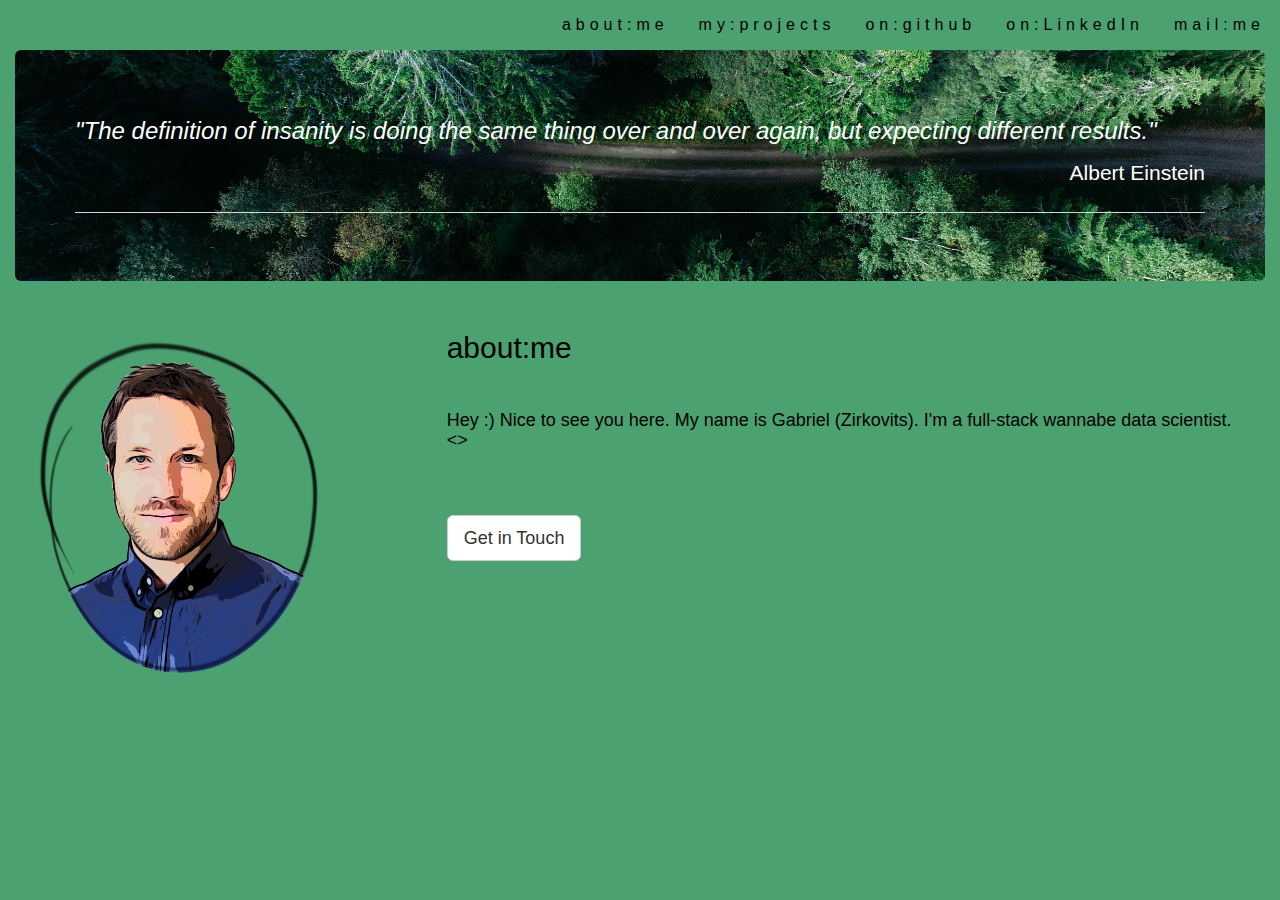
==== index.html @ f645c667 "border color toggle, about section" ====
<!DOCTYPE html>
<html lang="en">

<head>
  <title>DS Website</title>
  <!-- Latest compiled and minified CSS -->
  <link rel="stylesheet" href="https://maxcdn.bootstrapcdn.com/bootstrap/3.4.1/css/bootstrap.min.css">
  <!-- jQuery library -->
  <script src="https://ajax.googleapis.com/ajax/libs/jquery/3.5.1/jquery.min.js"></script>
  <!-- Latest compiled JavaScript -->
  <script src="https://maxcdn.bootstrapcdn.com/bootstrap/3.4.1/js/bootstrap.min.js"></script>
  <meta name="viewport" content="width=device-width, initial-scale=1.0">
  <link rel="stylesheet" type="text/css" href="mainstyle.css" />
</head>

<body class="body" href="top">


  <header>
    <nav class="navbar navbar-default navbar-fixed-top">
      <div class="container-fluid">



        <div class="navbar-header">
        <button type="button" class="navbar-toggle navbar-toggle-right" data-toggle="collapse"
          data-target="#header-menu">
          <span class="icon-bar"></span>
          <span class="icon-bar"></span>
          <span class="icon-bar"></span>
        </button>
      </div>
        <div class="collapse navbar-collapse" id="header-menu">
          <ul class="nav navbar-nav navbar-right">
            <li><a href="#top">about:me</a></li>
            <li><a href="#top">my:projects</a></li>
            <li><a href="https://github.com/GabrielZirk" target="_blank">on:github</a></li>
            <li><a href="https://www.linkedin.com/in/gabrielzirkovits" target="_blank">on:LinkedIn</a></li>
            <li><a href="mailto:gabriel.zirkovits@gmail.com ?subject=" Hey bro, I've a question :)">mail:me</a></li>
          </ul>
        </div>

    </nav>
    </div>

    <div class="container-fluid">
      <div class="jumbotron">
        <h3><em>"The definition of insanity is doing the same thing over and over again, but expecting different
            results."</em></h3>
        <p style="text-align:right">Albert Einstein</p>
        <hr class="my-4">
      </div>
    </div>

  </header>
  <div class="container-fluid">
    <!-- Container (About Section) -->
<div id="about" class="container-fluid">
  <div class="row">
    <div class="col-sm-4">
      <p><img src = "img/comicme2_circle.png" width=300px></p>
    </div>
    <div class="col-sm-8">
      <h2>about:me</h2><br>
      <h4>Hey :) Nice to see you here. My name is Gabriel (Zirkovits). I'm a full-stack wannabe data scientist. <<irony off>> </h4><br>
      
      <br><button class="btn btn-default btn-lg">Get in Touch</button>
    </div>

  </div>
</div>
  </div>

</body>

<footer>

</footer>

</html>
---- mainstyle.css ----
/* myStyle.css */
.body {
    font: 300 15px Lato, sans-serif;
    line-height: 1.8;
    color: #000000;
    background-color: #4ba16f;
    padding-top: 50px;
  }

.navbar {
    border: 0;
    margin-bottom: 0;
    font-size: 16px;
    letter-spacing: 5px;
    margin: 0;
    padding: 0px;
    background-color: #4ba16f;
  }

.navbar a {
    color: rgb(0, 0, 0) !important;
}

.navbar-nav  li a:hover {
    color: #ffffff !important;
  }
  
  .navbar.navbar-default .navbar-collapse {
    border: none;
    box-shadow: none;
  }

.jumbotron{
  background-image: url("img/forrest_background.jpg");
  background-color: rgba(255, 255, 255, 0.521);
  background-size: cover;
  background-position: center;
  background-blend-mode: normal;
  color: white;
}

.navbar-default button.navbar-toggle.collapsed:focus,
.navbar-default button.navbar-toggle.collapsed{ background-color: transparent;
    -webkit-transition:all .4s;
    -moz-transition:all .4s;
    -ms-transition:all .4s;
    -o-transition:all .4s;
    transition:all .4s;
    border-color: white;
}

.navbar-default button.navbar-toggle:focus,
.navbar-default button.navbar-toggle.collapsed:hover{ background-color:white;
    -webkit-transition:all .4s;
    -moz-transition:all .4s;
    -ms-transition:all .4s;
    -o-transition:all .4s;
    transition:all .4s;
    border-color: transparent;
}

.navbar-default .navbar-toggle {
  border-color: white;
  color: #fff !important;
}

.carousel {
  border-radius: 10px 10px 10px 10px;
  overflow: hidden;
  ...
}
.carousel-inner .item{
  height:500px;
  background-size:cover;
  background-position: center center;
  background-color: white;
  border-radius: 5 px;
  }
  .carousel-control.left, .carousel-control.right {
    background-image: none
}
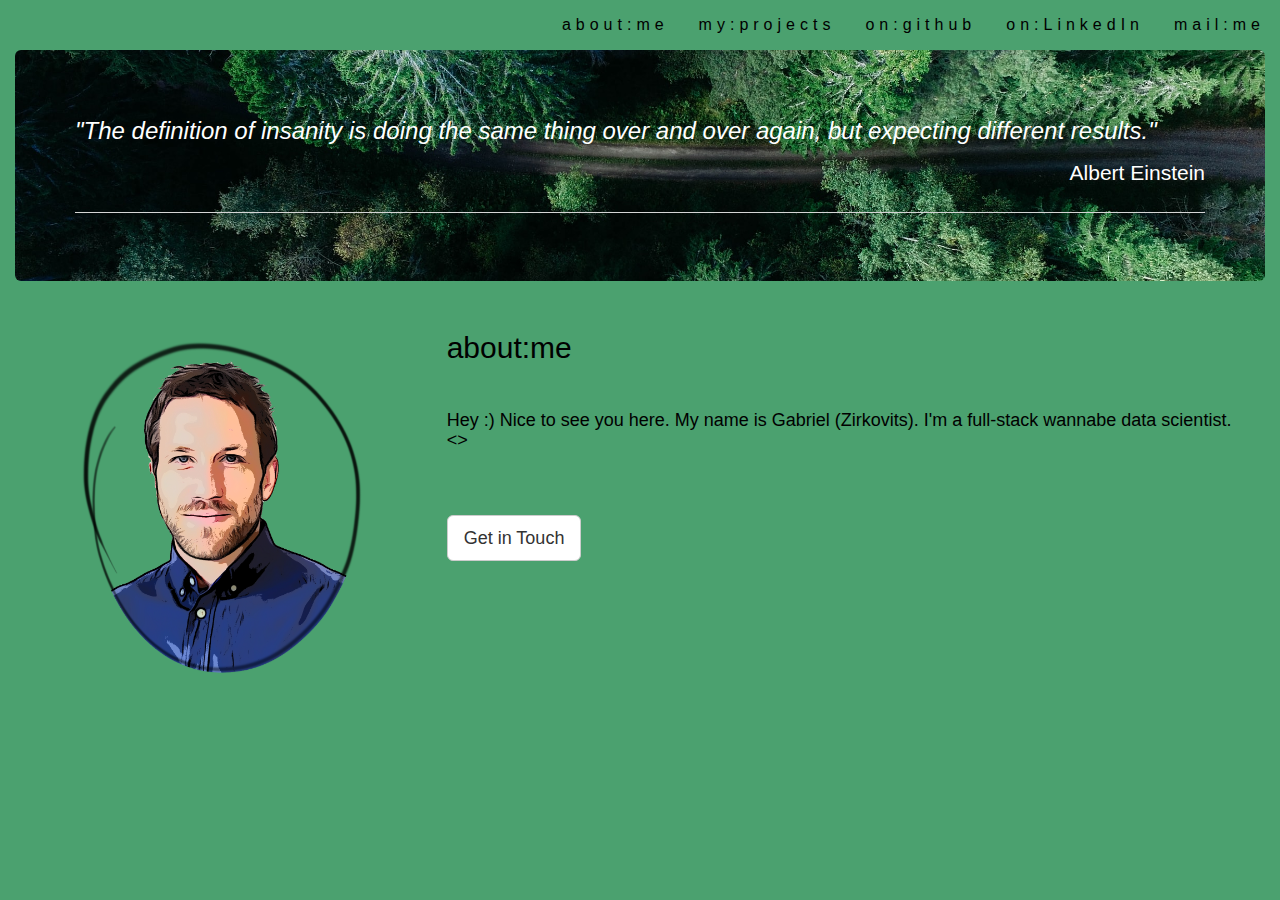
==== commit 8c64f39e: "centered about me image" ====
--- a/index.html
+++ b/index.html
@@ -58,7 +58,7 @@
 <div id="about" class="container-fluid">
   <div class="row">
     <div class="col-sm-4">
-      <p><img src = "img/comicme2_circle.png" width=300px></p>
+      <p><img src = "img/comicme2_circle.png" class="center-block" width=300px></p>
     </div>
     <div class="col-sm-8">
       <h2>about:me</h2><br>
--- a/mainstyle.css
+++ b/mainstyle.css
@@ -78,4 +78,10 @@
   }
   .carousel-control.left, .carousel-control.right {
     background-image: none
+}
+
+.center-block {
+  display: block;
+  margin-left: auto;
+  margin-right: auto;
 }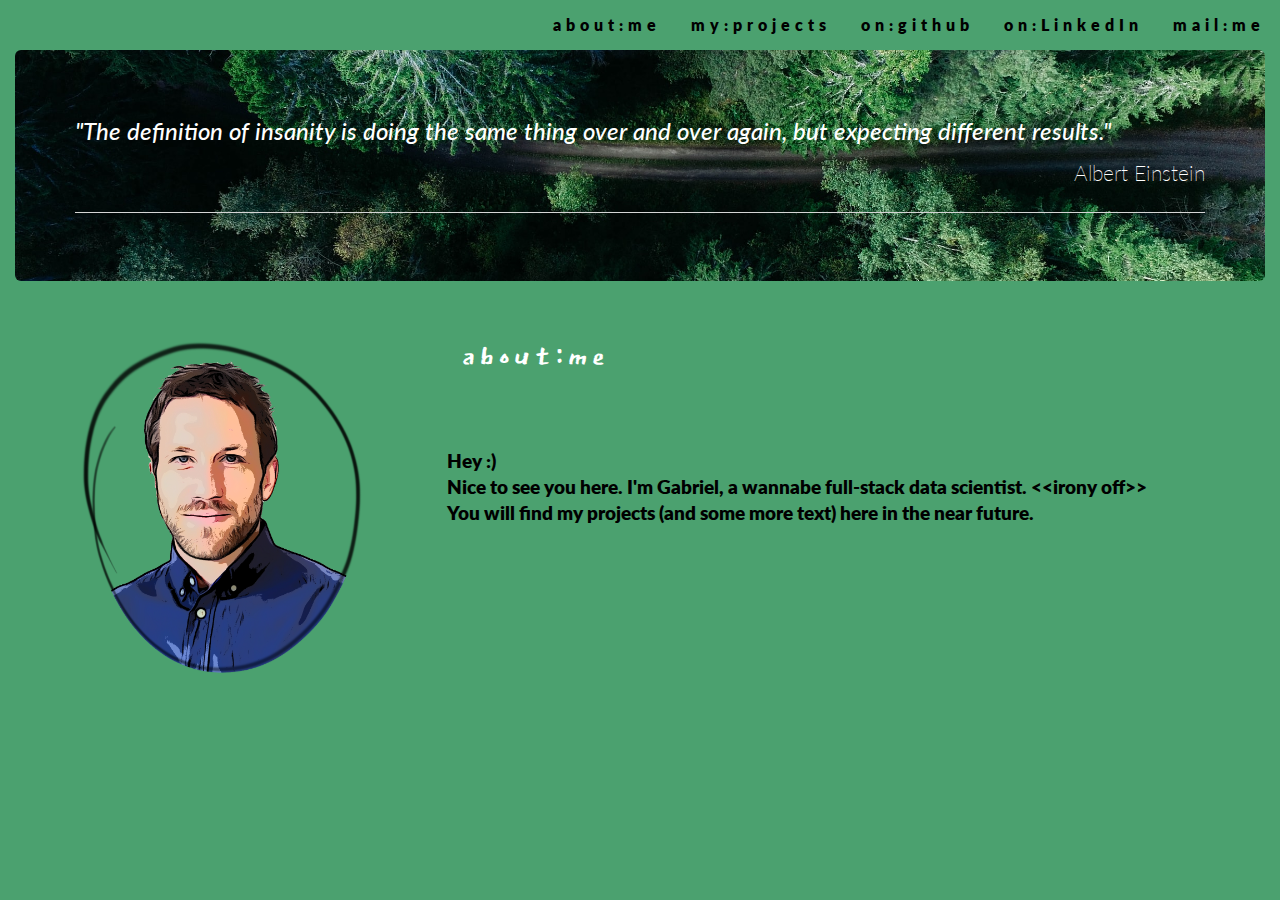
==== commit 9b8a2b1d: "centered about:me" ====
--- a/index.html
+++ b/index.html
@@ -11,6 +11,9 @@
   <script src="https://maxcdn.bootstrapcdn.com/bootstrap/3.4.1/js/bootstrap.min.js"></script>
   <meta name="viewport" content="width=device-width, initial-scale=1.0">
   <link rel="stylesheet" type="text/css" href="mainstyle.css" />
+  <link href="https://fonts.googleapis.com/css?family=Montserrat" rel="stylesheet" type="text/css">
+  <link href="https://fonts.googleapis.com/css?family=Lato" rel="stylesheet" type="text/css">
+  <link href="https://fonts.googleapis.com/css2?family=East+Sea+Dokdo&display=swap" rel="stylesheet">
 </head>
 
 <body class="body" href="top">
@@ -20,19 +23,17 @@
     <nav class="navbar navbar-default navbar-fixed-top">
       <div class="container-fluid">
 
-
-
         <div class="navbar-header">
-        <button type="button" class="navbar-toggle navbar-toggle-right" data-toggle="collapse"
-          data-target="#header-menu">
-          <span class="icon-bar"></span>
-          <span class="icon-bar"></span>
-          <span class="icon-bar"></span>
-        </button>
-      </div>
+          <button type="button" class="navbar-toggle navbar-toggle-right" data-toggle="collapse"
+            data-target="#header-menu">
+            <span class="icon-bar"></span>
+            <span class="icon-bar"></span>
+            <span class="icon-bar"></span>
+          </button>
+        </div>
         <div class="collapse navbar-collapse" id="header-menu">
           <ul class="nav navbar-nav navbar-right">
-            <li><a href="#top">about:me</a></li>
+            <li><a href="#about:me">about:me</a></li>
             <li><a href="#top">my:projects</a></li>
             <li><a href="https://github.com/GabrielZirk" target="_blank">on:github</a></li>
             <li><a href="https://www.linkedin.com/in/gabrielzirkovits" target="_blank">on:LinkedIn</a></li>
@@ -54,22 +55,32 @@
 
   </header>
   <div class="container-fluid">
-    <!-- Container (About Section) -->
-<div id="about" class="container-fluid">
-  <div class="row">
-    <div class="col-sm-4">
-      <p><img src = "img/comicme2_circle.png" class="center-block" width=300px></p>
+
+    <!-- Container (about:me section) -->
+    <div id="about" class="container-fluid" href="about:me">
+      <div class="row">
+        <div class="col-sm-4">
+          <p><img src="img/comicme2_circle.png" class="center-block" width=300px></p>
+        </div>
+        <div class="col-sm-8">
+
+          <div class="col-sm-2 text-center">
+            <h2>about:me</h2><br>
+          </div>
+          <div class="col-sm-6">
+          </div>
+        </div>
+        <div class="col-sm-8">
+
+          <h4>Hey :) <br>
+            Nice to see you here. I'm Gabriel, a wannabe full-stack data scientist.
+            &lt;&lt;irony
+            off&gt;&gt; <br>
+            You will find my projects (and some more text) here in the near future.</h4><br>
+        </div>
+      </div>
     </div>
-    <div class="col-sm-8">
-      <h2>about:me</h2><br>
-      <h4>Hey :) Nice to see you here. My name is Gabriel (Zirkovits). I'm a full-stack wannabe data scientist. <<irony off>> </h4><br>
-      
-      <br><button class="btn btn-default btn-lg">Get in Touch</button>
-    </div>
-
-  </div>
-</div>
-  </div>
+ 
 
 </body>
 
--- a/mainstyle.css
+++ b/mainstyle.css
@@ -15,6 +15,7 @@
     margin: 0;
     padding: 0px;
     background-color: #4ba16f;
+    font-weight: 800;
   }
 
 .navbar a {
@@ -64,24 +65,26 @@
   color: #fff !important;
 }
 
-.carousel {
-  border-radius: 10px 10px 10px 10px;
-  overflow: hidden;
-  ...
-}
-.carousel-inner .item{
-  height:500px;
-  background-size:cover;
-  background-position: center center;
-  background-color: white;
-  border-radius: 5 px;
-  }
-  .carousel-control.left, .carousel-control.right {
-    background-image: none
-}
-
 .center-block {
   display: block;
   margin-left: auto;
   margin-right: auto;
-}+}
+
+h2 {
+  font: 300 30px East Sea Dokdo, sans-serif;
+  font-size: 40px;
+  color: #ffffff;
+  font-weight: 200;
+  margin-bottom: 30px;
+  letter-spacing: 5px;
+}
+
+h4 {
+  font: 300 30px Lato, sans-serif;
+  font-size: 19px;
+  line-height: 1.375em;
+  color: #000000;
+  font-weight: 800;
+  margin-bottom: 30px;
+}  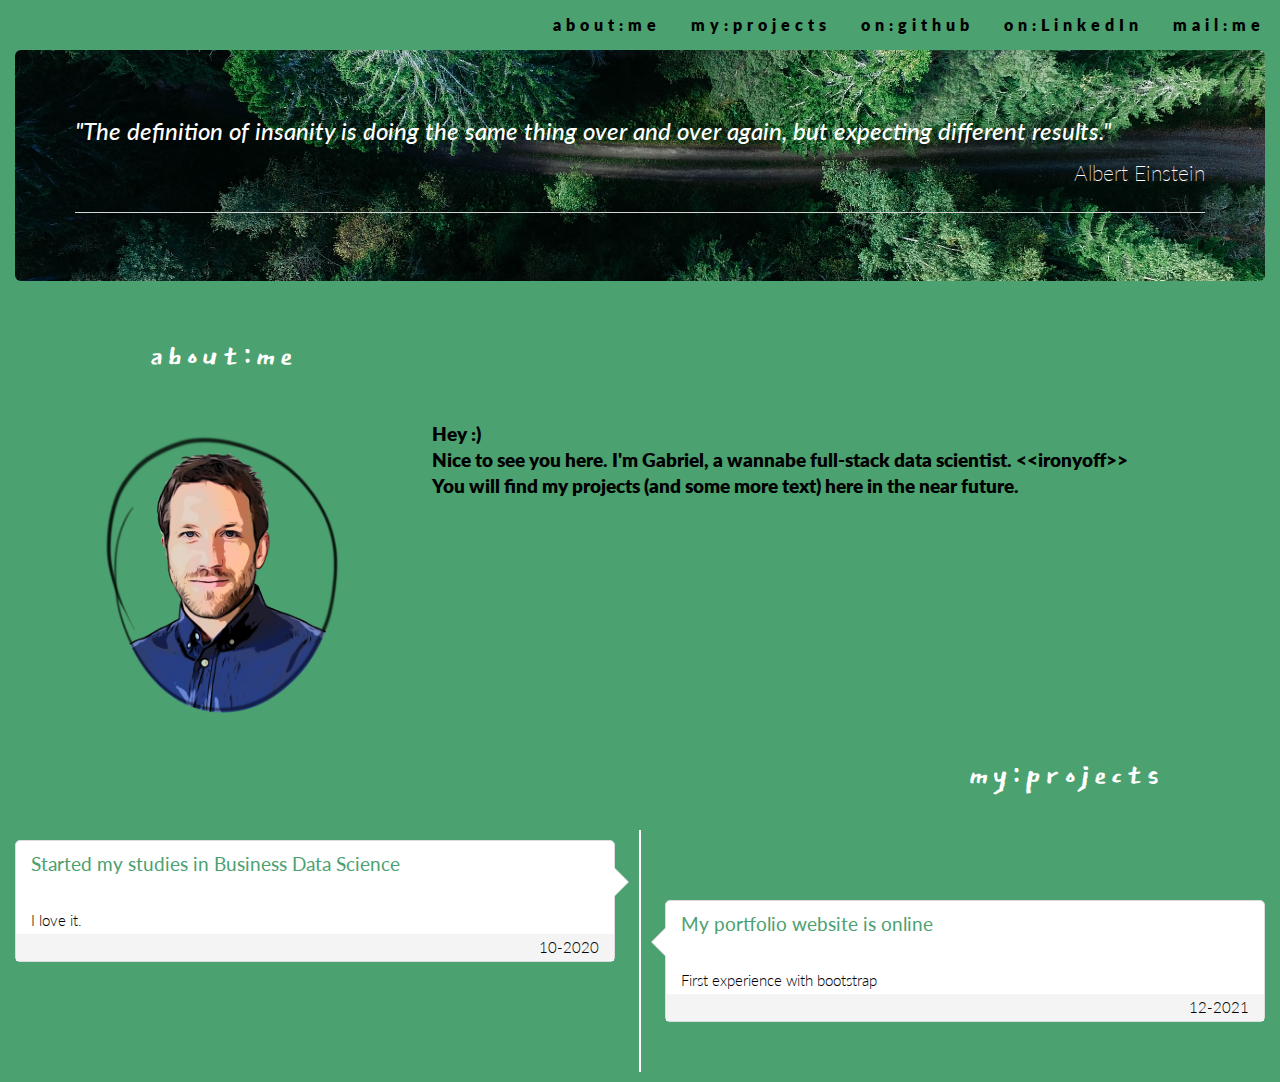
==== commit f87ac1be: "update with timeline" ====
--- a/index.html
+++ b/index.html
@@ -33,8 +33,8 @@
         </div>
         <div class="collapse navbar-collapse" id="header-menu">
           <ul class="nav navbar-nav navbar-right">
-            <li><a href="#about:me">about:me</a></li>
-            <li><a href="#top">my:projects</a></li>
+            <li><a href="#about">about:me</a></li>
+            <li><a href="#projects">my:projects</a></li>
             <li><a href="https://github.com/GabrielZirk" target="_blank">on:github</a></li>
             <li><a href="https://www.linkedin.com/in/gabrielzirkovits" target="_blank">on:LinkedIn</a></li>
             <li><a href="mailto:gabriel.zirkovits@gmail.com ?subject=" Hey bro, I've a question :)">mail:me</a></li>
@@ -57,30 +57,82 @@
   <div class="container-fluid">
 
     <!-- Container (about:me section) -->
-    <div id="about" class="container-fluid" href="about:me">
-      <div class="row">
-        <div class="col-sm-4">
-          <p><img src="img/comicme2_circle.png" class="center-block" width=300px></p>
+    <div id="about" class="container-fluid" href="about">
+      <div class="row vertical-align">
+        <div class="col-sm-4 text-center">
+          <h2>about:me</h2>
+        </div>
+      </div>
+        <div class="row vertical-align">
+          <div class="col-sm-4">
+          <p><img src="img/comicme2_circle.png" class="center-block" width=250px></p>
         </div>
         <div class="col-sm-8">
+        </div>
+        <h4>
+          Hey :) <br>
+          Nice to see you here. I'm Gabriel, a wannabe full-stack data scientist. &lt;&lt;ironyoff&gt;&gt; <br>
+          You will find my projects (and some more text) here in the near future.</h4><br>
+      </div>
+    </div>
+  </div>
+  </div>
 
-          <div class="col-sm-2 text-center">
-            <h2>about:me</h2><br>
+
+  <!-- Container (projekt timeline section) -->
+  <div class="container-fluid" href="projects">
+    <div class="row">
+      <div class="col-sm-8 ">
+      </div>
+      <div class="col-sm-4">
+        <h2 class="text-center">my:projects</h2>
+      </div>
+    </div>
+
+
+
+
+    <ul class="timeline">
+      <li>
+        <div class="timeline-badge">
+          <a><i class="fa fa-circle" id=""></i></a>
+        </div>
+        <div class="timeline-panel">
+          <div class="timeline-heading">
+            <h4>Started my studies in Business Data Science</h4>
           </div>
-          <div class="col-sm-6">
+          <div class="timeline-body">
+            <p>I love it.</p>
+          </div>
+          <div class="timeline-footer">
+            <p class="text-right">10-2020</p>
           </div>
         </div>
-        <div class="col-sm-8">
+      </li>
 
-          <h4>Hey :) <br>
-            Nice to see you here. I'm Gabriel, a wannabe full-stack data scientist.
-            &lt;&lt;irony
-            off&gt;&gt; <br>
-            You will find my projects (and some more text) here in the near future.</h4><br>
+      <li class="timeline-inverted">
+        <div class="timeline-badge">
+          <a><i class="fa fa-circle invert" id=""></i></a>
         </div>
-      </div>
-    </div>
- 
+        <div class="timeline-panel">
+          <div class="timeline-heading">
+            <h4>My portfolio website is online</h4>
+          </div>
+          <div class="timeline-body">
+            <p>First experience with bootstrap</p>
+          </div>
+          <div class="timeline-footer">
+            <p class="text-right">12-2021</p>
+          </div>
+        </div>
+      </li>
+
+      <li class="clearfix no-float"></li>
+    </ul>
+
+  </div>
+
+  </div>
 
 </body>
 
--- a/mainstyle.css
+++ b/mainstyle.css
@@ -26,7 +26,7 @@
     color: #ffffff !important;
   }
   
-  .navbar.navbar-default .navbar-collapse {
+.navbar.navbar-default .navbar-collapse {
     border: none;
     box-shadow: none;
   }
@@ -87,4 +87,192 @@
   color: #000000;
   font-weight: 800;
   margin-bottom: 30px;
-}  +}  
+
+
+
+/* -----------------------------------------------
+ * Timeline
+ * --------------------------------------------- */
+ .timeline {
+  list-style: none;
+  padding: 10px 0;
+  position: relative;
+  font-weight: 300;
+}
+.timeline:before {
+  top: 0;
+  bottom: 0;
+  position: absolute;
+  content:" ";
+  width: 2px;
+  background: #ffffff;
+  left: 50%;
+  margin-left: -1.5px;
+}
+.timeline > li {
+  margin-bottom: 20px;
+  position: relative;
+  width: 50%;
+  float: left;
+  clear: left;
+}
+.timeline > li:before, .timeline > li:after {
+  content:" ";
+  display: table;
+}
+.timeline > li:after {
+  clear: both;
+}
+.timeline > li:before, .timeline > li:after {
+  content:" ";
+  display: table;
+}
+.timeline > li:after {
+  clear: both;
+}
+.timeline > li > .timeline-panel {
+  width: calc(100% - 25px);
+  width: -moz-calc(100% - 25px);
+  width: -webkit-calc(100% - 25px);
+  float: left;
+  border: 1px solid #dcdcdc;
+  border-radius: 5px;
+  background: #ffffff;
+  position: relative;
+}
+.timeline > li > .timeline-panel:before {
+  position: absolute;
+  top: 26px;
+  right: -15px;
+  display: inline-block;
+  border-top: 15px solid transparent;
+  border-left: 15px solid #dcdcdc;
+  border-right: 0 solid #dcdcdc;
+  border-bottom: 15px solid transparent;
+  content:" ";
+}
+.timeline > li > .timeline-panel:after {
+  position: absolute;
+  top: 27px;
+  right: -14px;
+  display: inline-block;
+  border-top: 14px solid transparent;
+  border-left: 14px solid #ffffff;
+  border-right: 0 solid #ffffff;
+  border-bottom: 14px solid transparent;
+  content:" ";
+}
+.timeline > li > .timeline-badge {
+  color: #ffffff;
+  width: 24px;
+  height: 24px;
+  line-height: 50px;
+  text-align: center;
+  position: absolute;
+  top: 16px;
+  right: -12px;
+  z-index: 100;
+}
+.timeline > li.timeline-inverted > .timeline-panel {
+  float: right;
+}
+.timeline > li.timeline-inverted > .timeline-panel:before {
+  border-left-width: 0;
+  border-right-width: 15px;
+  left: -15px;
+  right: auto;
+}
+.timeline > li.timeline-inverted > .timeline-panel:after {
+  border-left-width: 0;
+  border-right-width: 14px;
+  left: -14px;
+  right: auto;
+}
+.timeline-badge > a {
+  color: #ffffff !important;
+}
+.timeline-badge a:hover {
+  color: #dcdcdc !important;
+}
+.timeline-title {
+  margin-top: 0;
+  color: inherit;
+}
+.timeline-heading h4 {
+  font-weight: 400;
+  padding: 0 15px;
+  color: #4ba16f;
+}
+.timeline-body > p, .timeline-body > ul {
+  padding: 0px 15px;
+  margin-bottom: 0;
+}
+.timeline-footer {
+  padding: 0px 15px;
+  background-color:#f4f4f4;
+}
+.timeline-footer p { margin-bottom: 0; }
+.timeline-footer > a {
+  cursor: pointer;
+  text-decoration: none;
+}
+.timeline > li.timeline-inverted {
+  float: right;
+  clear: right;
+}
+.timeline > li:nth-child(2) {
+  margin-top: 60px;
+}
+.timeline > li.timeline-inverted > .timeline-badge {
+  left: -12px;
+}
+.no-float {
+  float: none !important;
+}
+@media (max-width: 767px) {
+  ul.timeline:before {
+      left: 40px;
+  }
+  ul.timeline > li {
+      margin-bottom: 0px;
+      position: relative;
+      width:100%;
+      float: left;
+      clear: left;
+  }
+  ul.timeline > li > .timeline-panel {
+      width: calc(100% - 65px);
+      width: -moz-calc(100% - 65px);
+      width: -webkit-calc(100% - 65px);
+  }
+  ul.timeline > li > .timeline-badge {
+      left: 28px;
+      margin-left: 0;
+      top: 16px;
+  }
+  ul.timeline > li > .timeline-panel {
+      float: right;
+  }
+  ul.timeline > li > .timeline-panel:before {
+      border-left-width: 0;
+      border-right-width: 15px;
+      left: -15px;
+      right: auto;
+  }
+  ul.timeline > li > .timeline-panel:after {
+      border-left-width: 0;
+      border-right-width: 14px;
+      left: -14px;
+      right: auto;
+  }
+  .timeline > li.timeline-inverted {
+      float: left;
+      clear: left;
+      margin-top: 30px;
+      margin-bottom: 30px;
+  }
+  .timeline > li.timeline-inverted > .timeline-badge {
+      left: 28px;
+  }
+}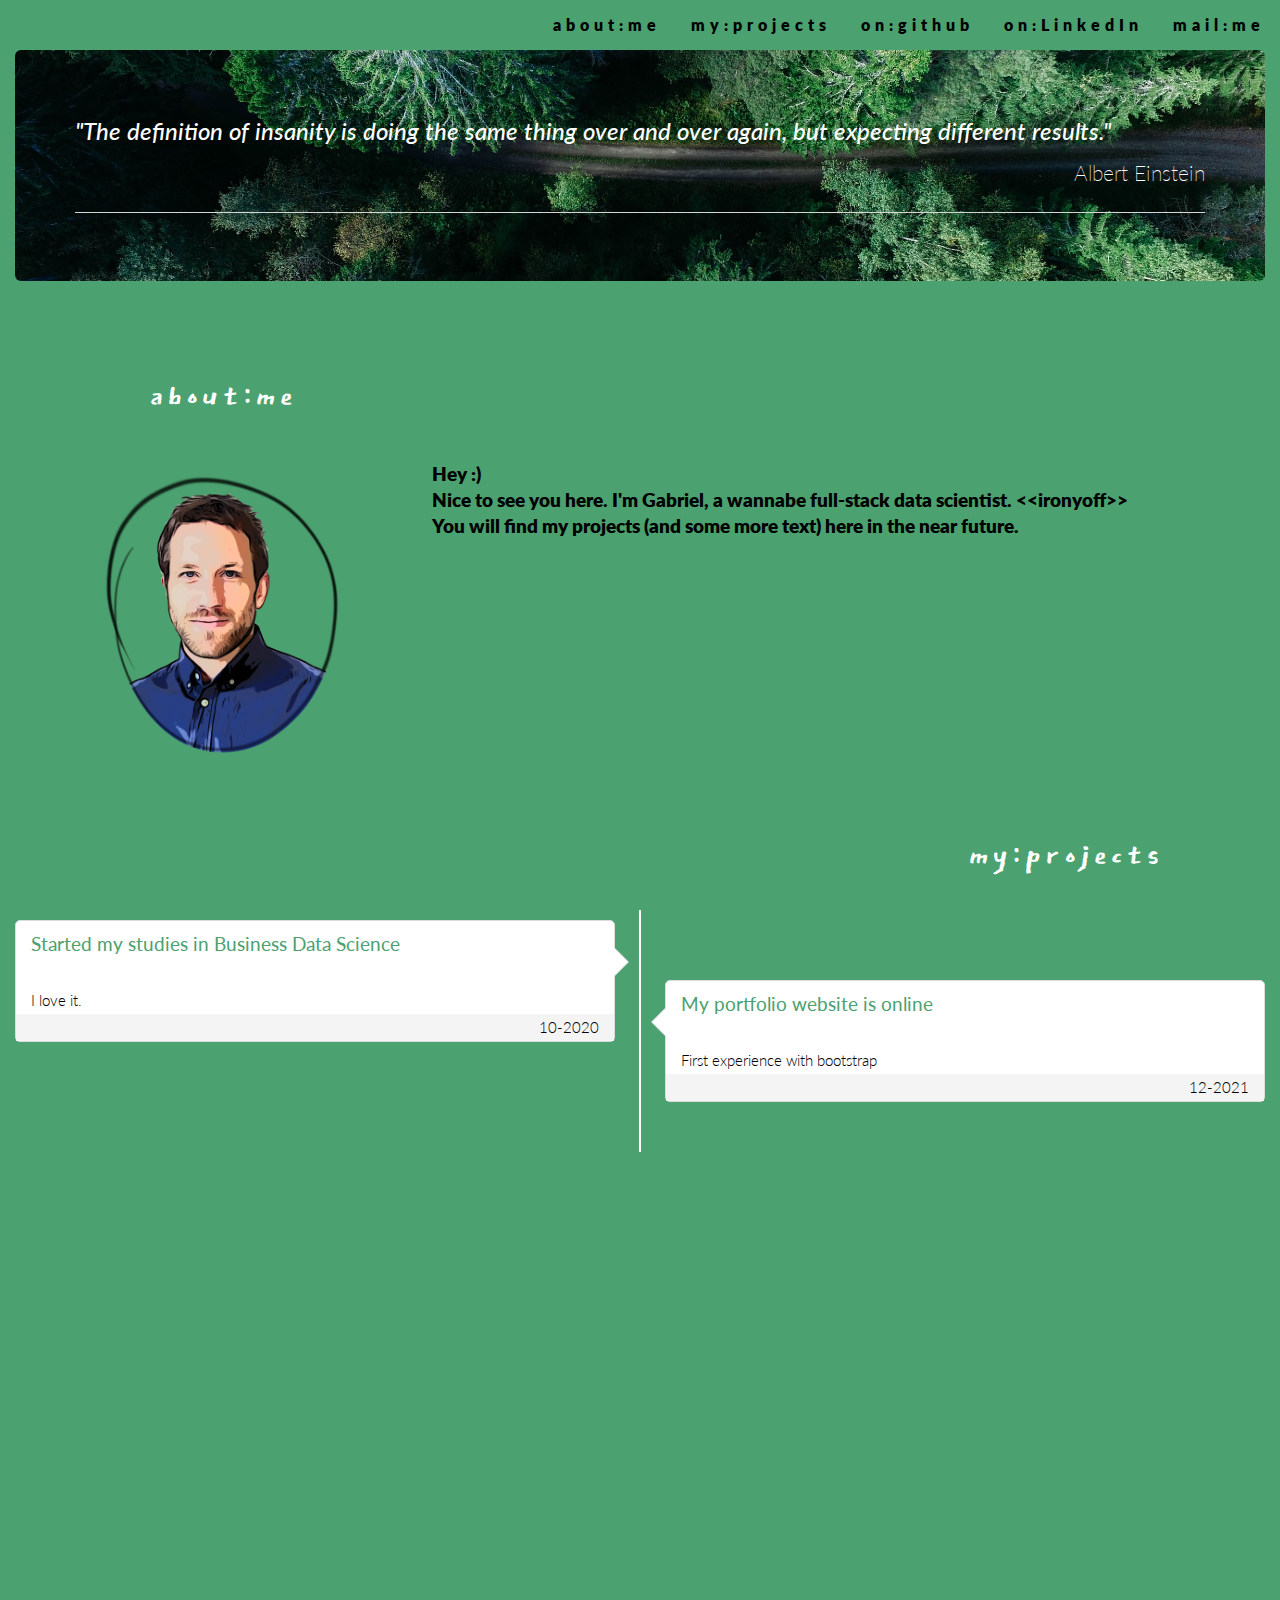
==== commit 6d3cd358: "padding anchor navigation spacer" ====
--- a/index.html
+++ b/index.html
@@ -54,10 +54,12 @@
     </div>
 
   </header>
+   <!-- Container (about:me section) -->
   <div class="container-fluid">
 
-    <!-- Container (about:me section) -->
-    <div id="about" class="container-fluid" href="about">
+   
+    <div id="about" class="spacer"></div>
+    <div class="container-fluid" href="about">
       <div class="row vertical-align">
         <div class="col-sm-4 text-center">
           <h2>about:me</h2>
@@ -80,6 +82,7 @@
 
 
   <!-- Container (projekt timeline section) -->
+  <div id="projects" class="spacer"></div>
   <div class="container-fluid" href="projects">
     <div class="row">
       <div class="col-sm-8 ">
@@ -133,7 +136,7 @@
   </div>
 
   </div>
-
+  <br><br><br><br><br><br><br><br><br><br><br><br><br><br><br><br><br><br><br><br><br><br>
 </body>
 
 <footer>
--- a/mainstyle.css
+++ b/mainstyle.css
@@ -89,7 +89,9 @@
   margin-bottom: 30px;
 }  
 
-
+.spacer {
+  padding: 20px;
+}
 
 /* -----------------------------------------------
  * Timeline
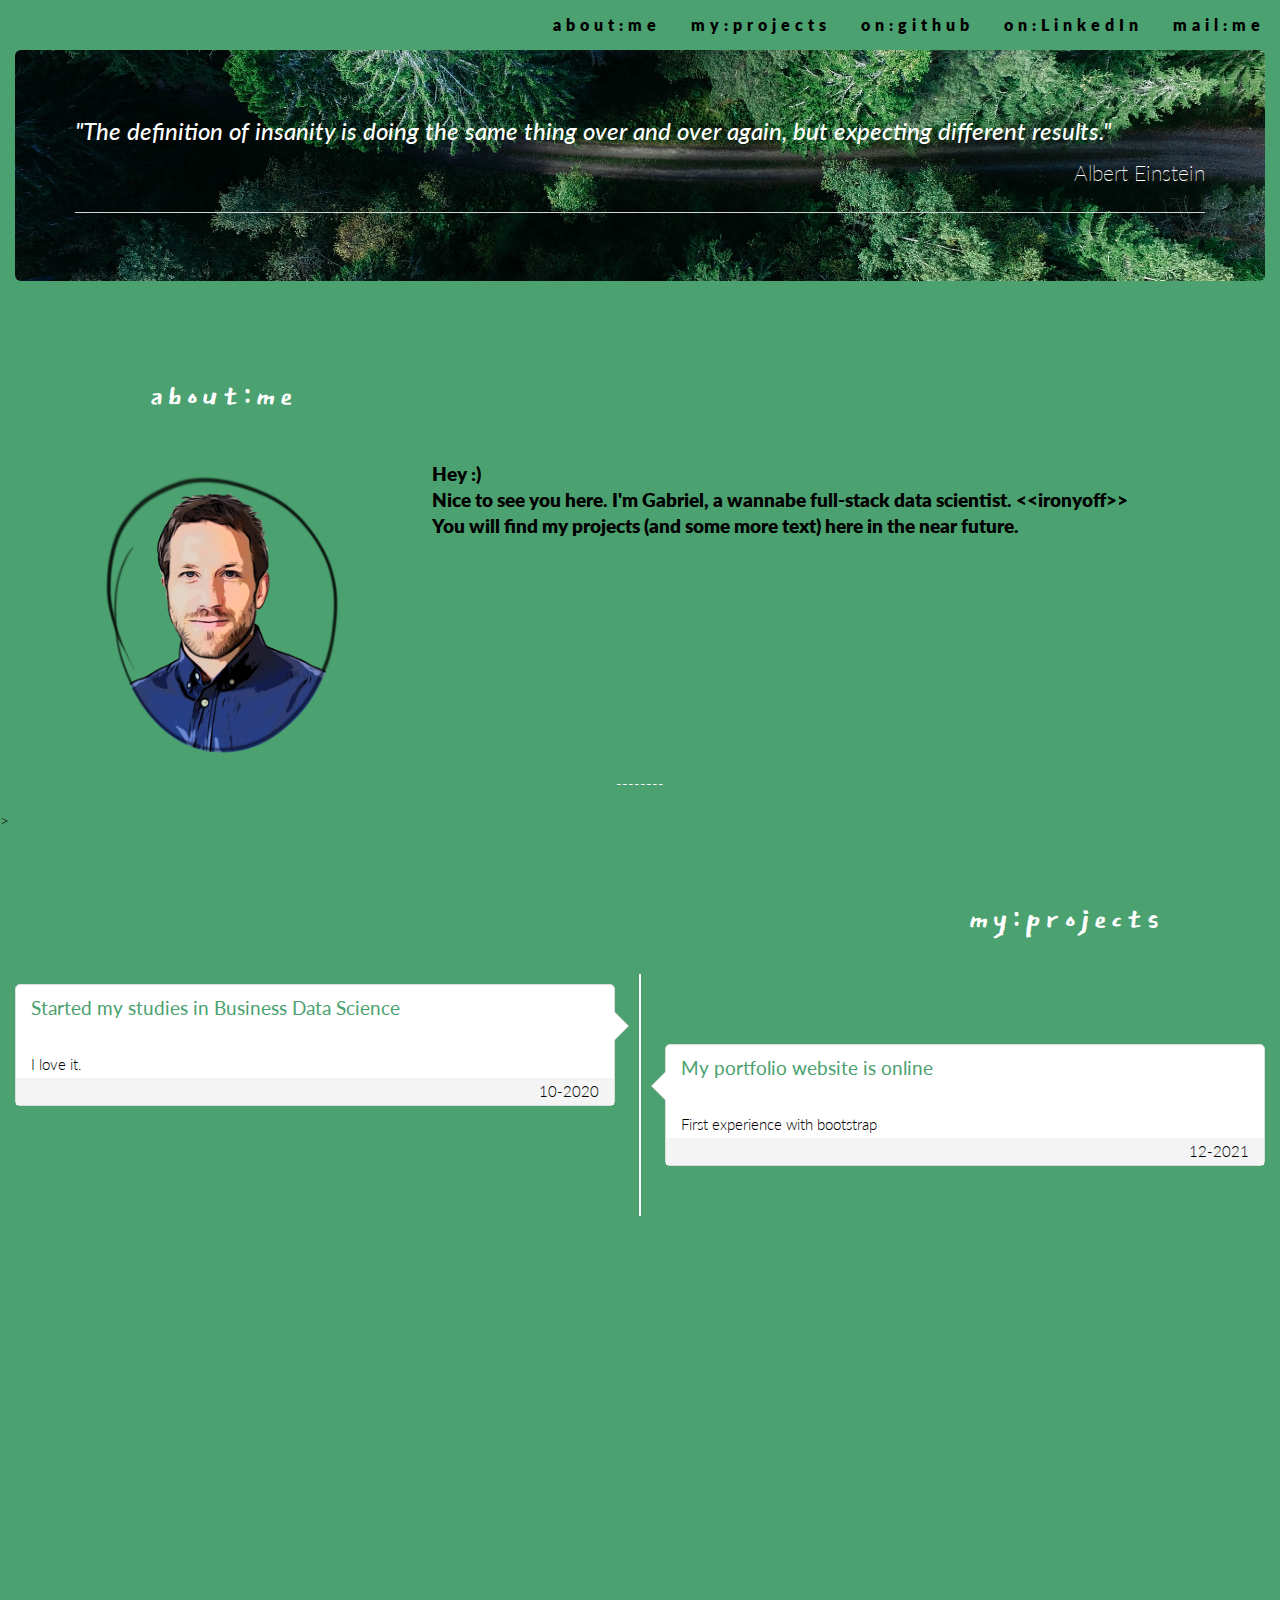
==== commit aceb9ee0: "sep line" ====
--- a/index.html
+++ b/index.html
@@ -80,7 +80,7 @@
   </div>
   </div>
 
-
+  <div class="text-center" style="color:white;"><p>--------</p></div>>
   <!-- Container (projekt timeline section) -->
   <div id="projects" class="spacer"></div>
   <div class="container-fluid" href="projects">
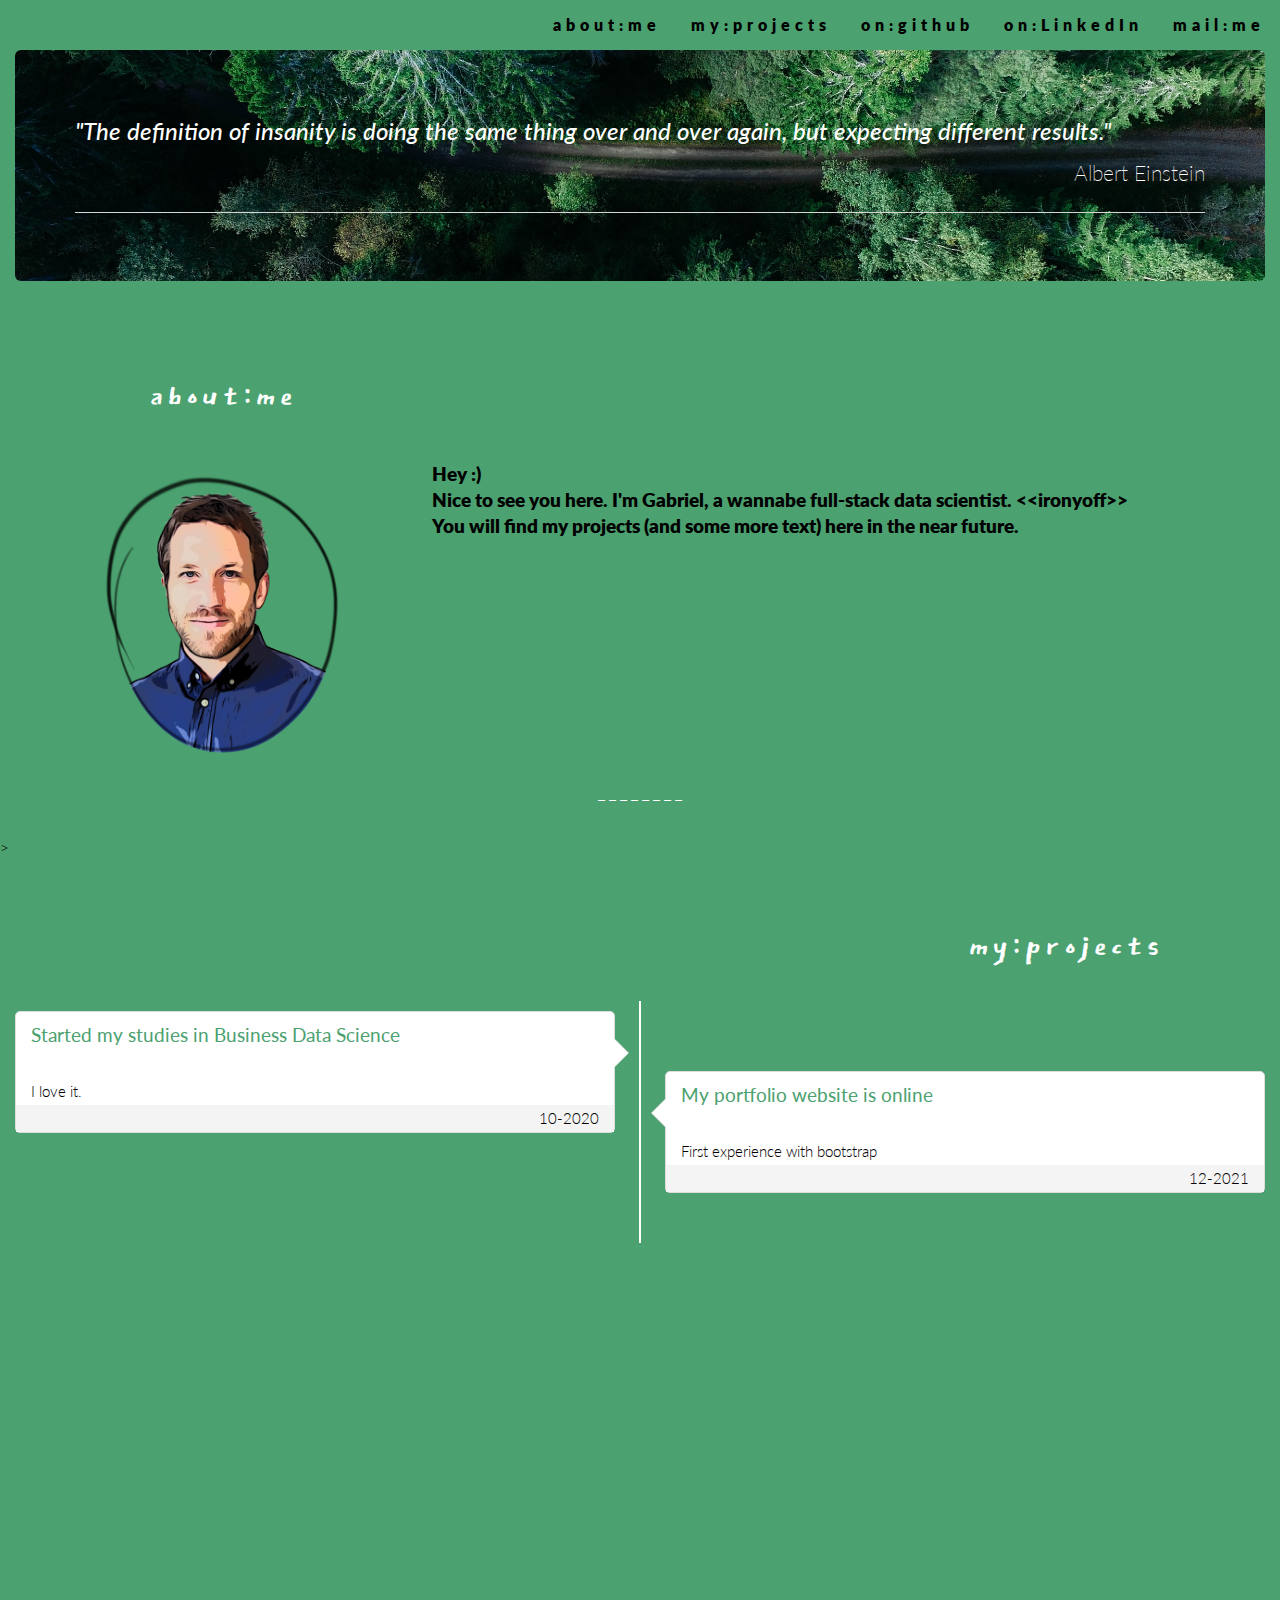
==== commit 5870ddfb: "sep. line adjusted" ====
--- a/index.html
+++ b/index.html
@@ -80,7 +80,7 @@
   </div>
   </div>
 
-  <div class="text-center" style="color:white;"><p>--------</p></div>>
+  <div class="text-center" style="color:white; font-size: 30px;" ><p>--------</p></div>>
   <!-- Container (projekt timeline section) -->
   <div id="projects" class="spacer"></div>
   <div class="container-fluid" href="projects">
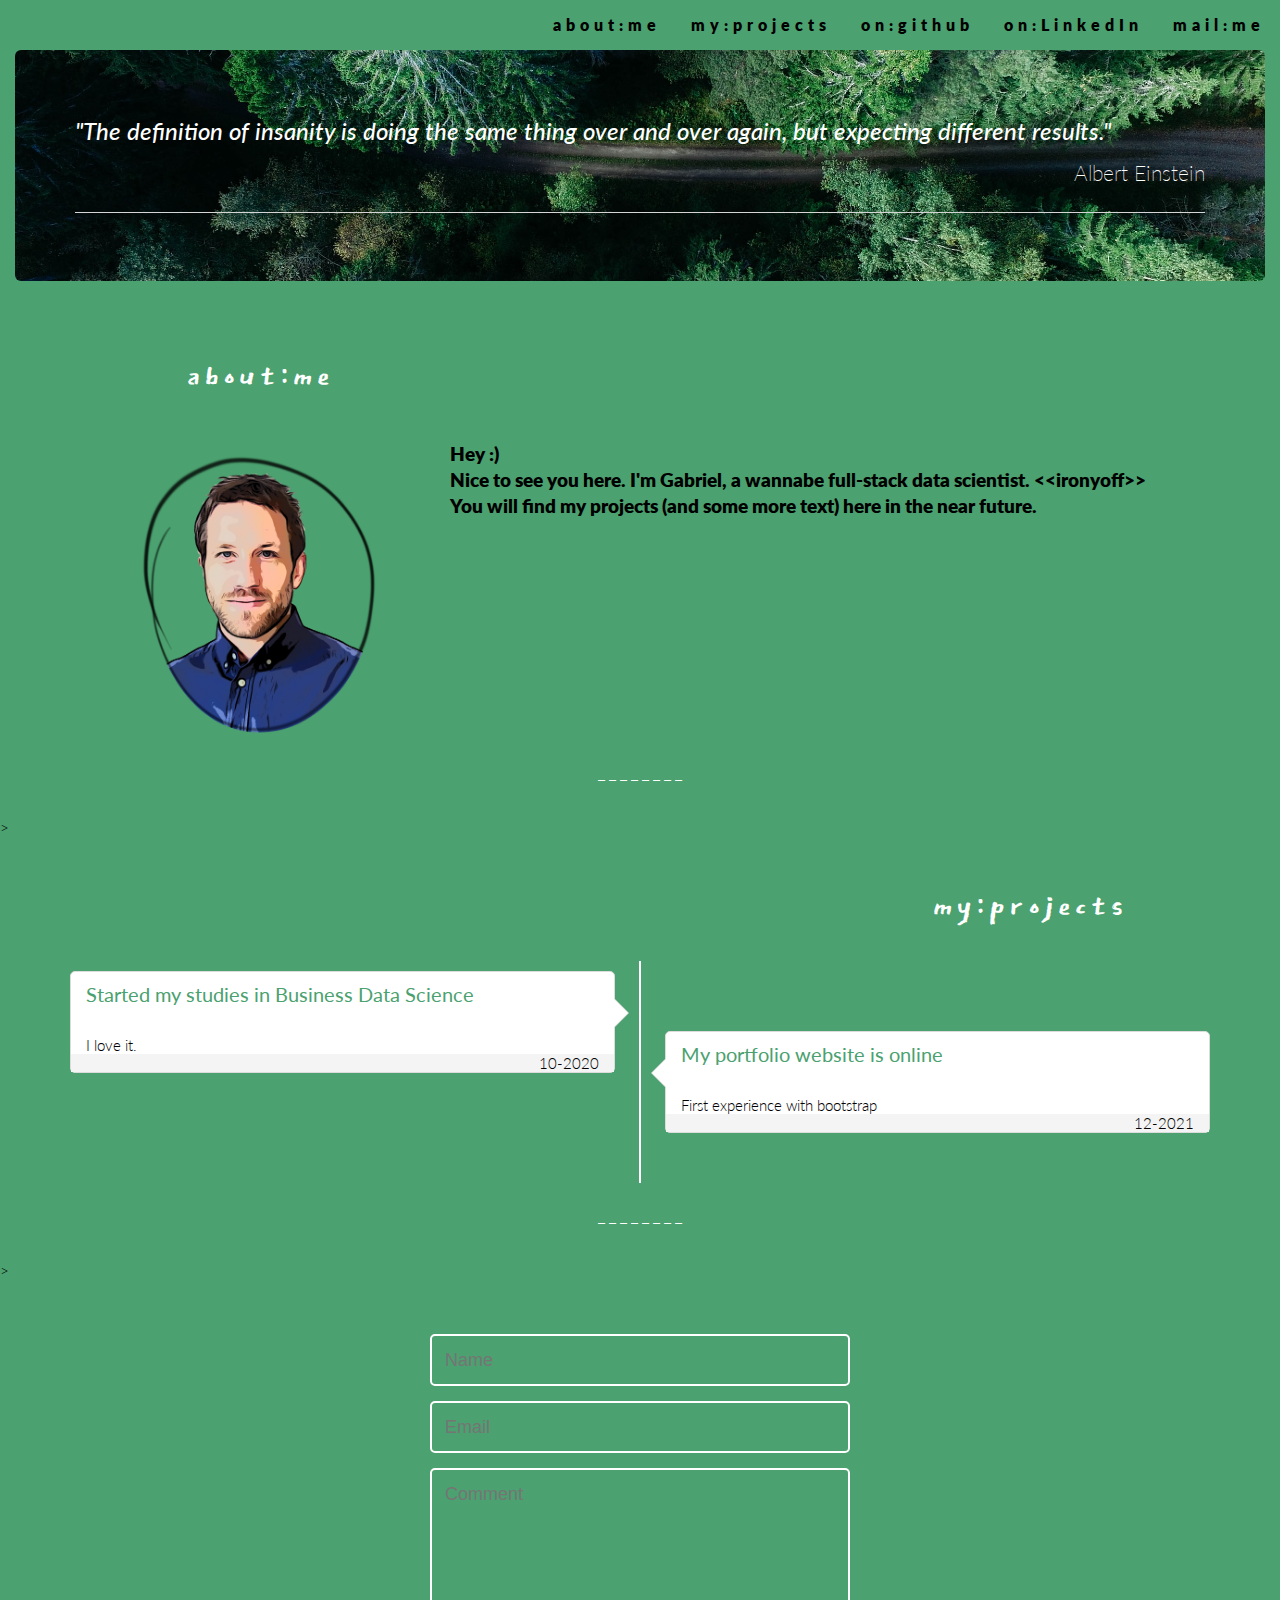
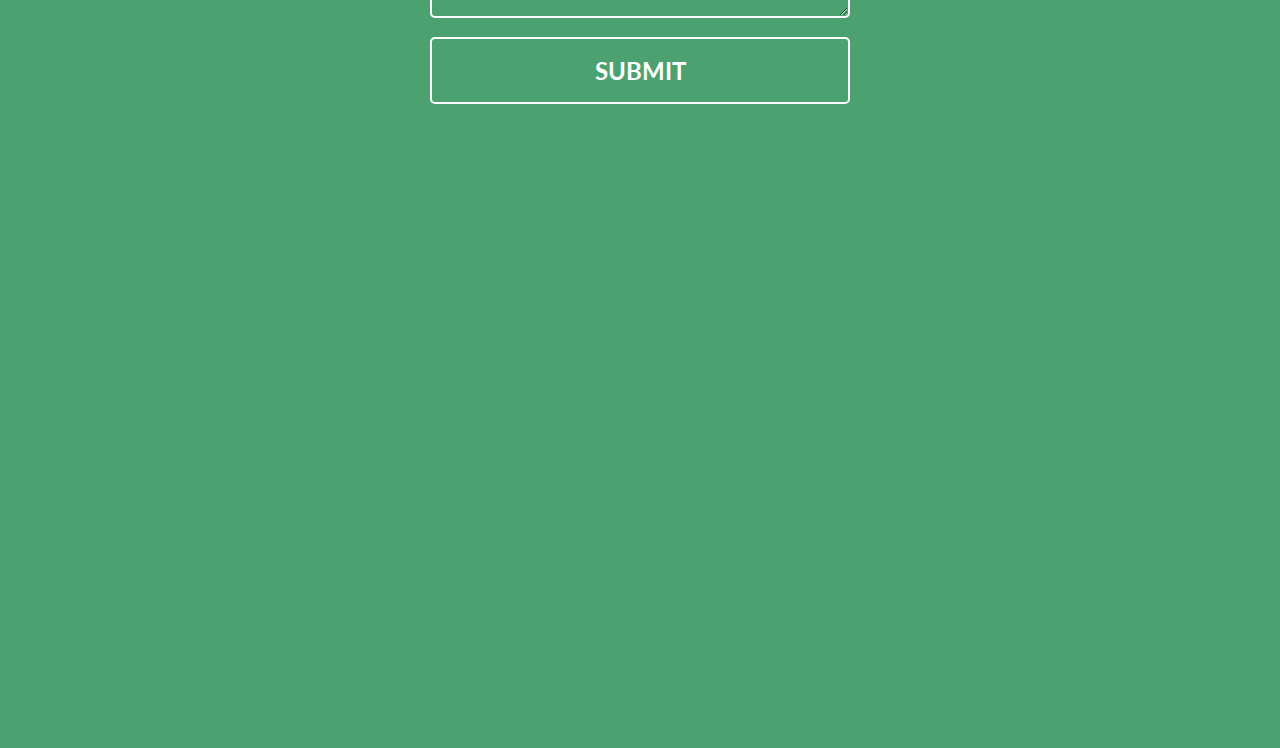
==== commit fcf2ec24: "contact form" ====
--- a/index.html
+++ b/index.html
@@ -54,10 +54,10 @@
     </div>
 
   </header>
-   <!-- Container (about:me section) -->
-  <div class="container-fluid">
+  <!-- Container (about:me section) -->
+  <div class="container">
 
-   
+
     <div id="about" class="spacer"></div>
     <div class="container-fluid" href="about">
       <div class="row vertical-align">
@@ -65,8 +65,8 @@
           <h2>about:me</h2>
         </div>
       </div>
-        <div class="row vertical-align">
-          <div class="col-sm-4">
+      <div class="row vertical-align">
+        <div class="col-sm-4">
           <p><img src="img/comicme2_circle.png" class="center-block" width=250px></p>
         </div>
         <div class="col-sm-8">
@@ -78,12 +78,14 @@
       </div>
     </div>
   </div>
-  </div>
+  
 
-  <div class="text-center" style="color:white; font-size: 30px;" ><p>--------</p></div>>
+  <div class="text-center" style="color:white; font-size: 30px;">
+    <p>--------</p>
+  </div>>
   <!-- Container (projekt timeline section) -->
   <div id="projects" class="spacer"></div>
-  <div class="container-fluid" href="projects">
+  <div class="container" href="projects">
     <div class="row">
       <div class="col-sm-8 ">
       </div>
@@ -91,9 +93,6 @@
         <h2 class="text-center">my:projects</h2>
       </div>
     </div>
-
-
-
 
     <ul class="timeline">
       <li>
@@ -136,6 +135,18 @@
   </div>
 
   </div>
+  <div class="text-center" style="color:white; font-size: 30px;">
+    <p>--------</p>
+  </div>>
+
+  <form action="mail.php" method="POST">      
+    <input name="name" type="text" class="feedback-input" placeholder="Name" />   
+    <input name="email" type="text" class="feedback-input" placeholder="Email" />
+    <textarea name="text" class="feedback-input" placeholder="Comment"></textarea>
+    <input type="submit" value="SUBMIT"/>
+  </form>
+
+  
   <br><br><br><br><br><br><br><br><br><br><br><br><br><br><br><br><br><br><br><br><br><br>
 </body>
 
--- a/mainstyle.css
+++ b/mainstyle.css
@@ -90,7 +90,7 @@
 }  
 
 .spacer {
-  padding: 20px;
+  padding: 10px;
 }
 
 /* -----------------------------------------------
@@ -202,15 +202,18 @@
   color: inherit;
 }
 .timeline-heading h4 {
+  font: 300 20px Lato, sans-serif;
   font-weight: 400;
   padding: 0 15px;
   color: #4ba16f;
 }
 .timeline-body > p, .timeline-body > ul {
+  font: 300 15px Lato, sans-serif;
   padding: 0px 15px;
   margin-bottom: 0;
 }
 .timeline-footer {
+  font: 300 15px Lato, sans-serif;
   padding: 0px 15px;
   background-color:#f4f4f4;
 }
@@ -277,4 +280,48 @@
   .timeline > li.timeline-inverted > .timeline-badge {
       left: 28px;
   }
-}+}
+
+form { max-width:420px; margin:50px auto; }
+
+.feedback-input {
+  color:white;
+  font-family: Helvetica, Arial, sans-serif;
+  font-weight:500;
+  font-size: 18px;
+  border-radius: 5px;
+  line-height: 22px;
+  background-color: transparent;
+  border:2px solid #ffffff;
+  transition: all 0.3s;
+  padding: 13px;
+  margin-bottom: 15px;
+  width:100%;
+  box-sizing: border-box;
+  outline:0;
+}
+
+.feedback-input:focus { border:2px solid #CC4949; }
+
+textarea {
+  height: 150px;
+  line-height: 150%;
+  resize:vertical;
+}
+
+[type="submit"] {
+  font-family: 'Lato', Arial, Helvetica, sans-serif;
+  width: 100%;
+  background: transparent;
+  border-radius:5px;
+  border:2px solid #ffffff;
+  cursor:pointer;
+  color:white;
+  font-size:24px;
+  padding-top:10px;
+  padding-bottom:10px;
+  transition: all 0.3s;
+  margin-top:-4px;
+  font-weight:700;
+}
+[type="submit"]:hover { background:#CC4949; }